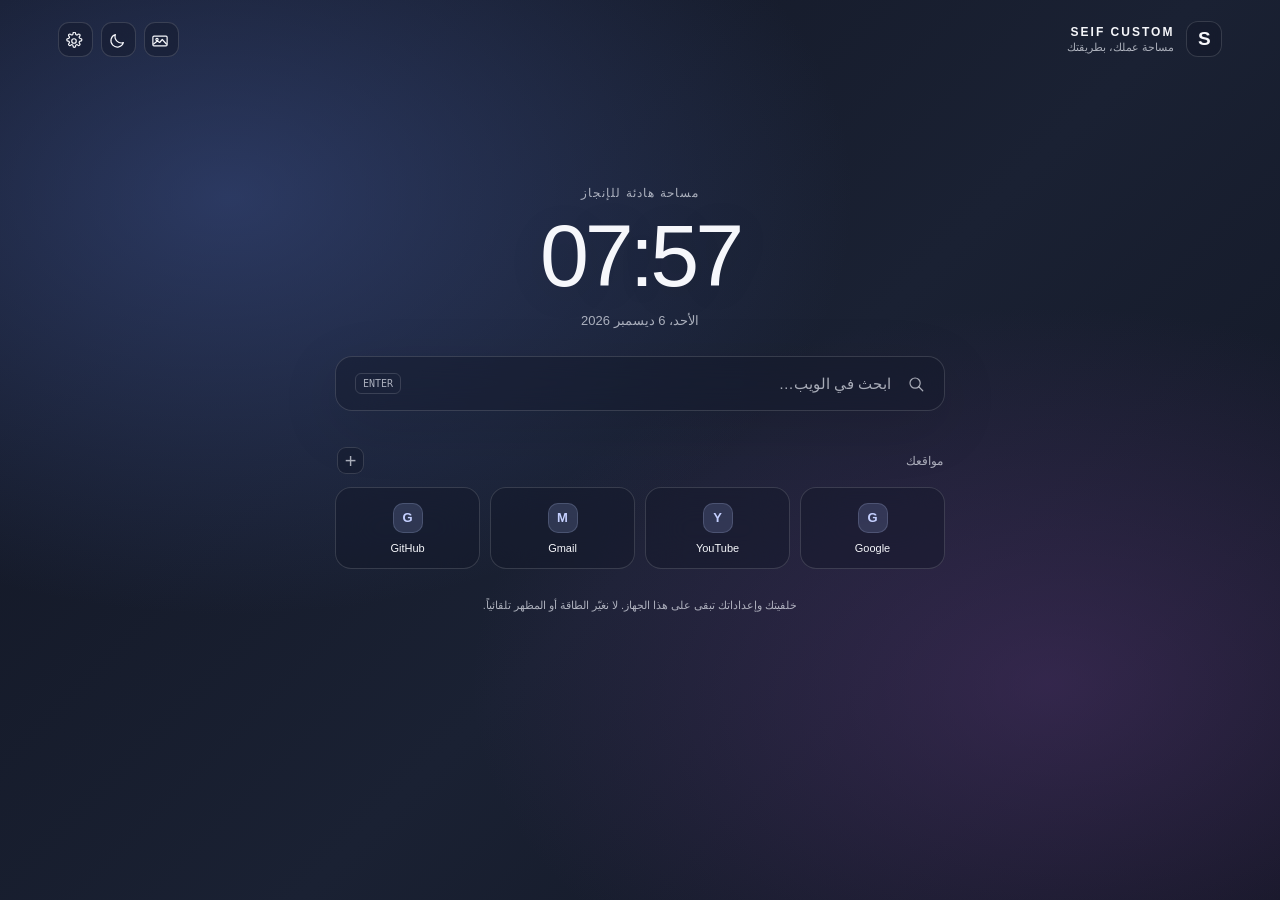
==== extension/newtab.html @ 13627bf0 "Build first SEIF CUSTOM browser workspace and document full roadmap" ====
<!doctype html>
<html lang="ar" dir="rtl">
<head>
<meta charset="utf-8"><meta name="viewport" content="width=device-width,initial-scale=1">
<meta name="theme-color" content="#111522"><title>SEIF CUSTOM</title>
<link rel="stylesheet" href="styles.css">
</head>
<body>
<video id="bgVideo" class="wallpaper-video" muted loop playsinline aria-hidden="true"></video>
<div class="ambient" aria-hidden="true"></div><div class="shade" aria-hidden="true"></div>
<header class="topbar">
<a class="brand" href="#" aria-label="SEIF CUSTOM"><span class="brand-mark">S</span><span class="brand-copy"><strong>SEIF CUSTOM</strong><small>مساحة عملك، بطريقتك</small></span></a>
<div class="top-actions">
<button class="icon-button" id="wallpaperButton" type="button" title="إضافة خلفية" aria-label="إضافة خلفية من الكمبيوتر"><svg viewBox="0 0 24 24"><path d="M4 5.5h16A1.5 1.5 0 0 1 21.5 7v10a1.5 1.5 0 0 1-1.5 1.5H4A1.5 1.5 0 0 1 2.5 17V7A1.5 1.5 0 0 1 4 5.5Z"/><circle cx="8" cy="10" r="1.5"/><path d="m3.5 16 5-4 3 2 3.5-4 5.5 6"/></svg></button>
<button class="icon-button" id="themeButton" type="button" title="تبديل المظهر يدوياً" aria-label="تبديل المظهر"><svg viewBox="0 0 24 24"><path d="M20.5 14.2A8.5 8.5 0 0 1 9.8 3.5 8.5 8.5 0 1 0 20.5 14.2Z"/></svg></button>
<button class="icon-button" id="settingsButton" type="button" title="إعدادات مختصرة" aria-label="الإعدادات" aria-expanded="false"><svg viewBox="0 0 24 24"><circle cx="12" cy="12" r="3"/><path d="m19.4 15 .1.1a1.7 1.7 0 0 1-2.4 2.4l-.1-.1a1.7 1.7 0 0 0-2.9 1.2v.2a1.7 1.7 0 0 1-3.4 0v-.2a1.7 1.7 0 0 0-2.9-1.2l-.1.1a1.7 1.7 0 1 1-2.4-2.4l.1-.1a1.7 1.7 0 0 0-1.2-2.9H4a1.7 1.7 0 0 1 0-3.4h.2a1.7 1.7 0 0 0 1.2-2.9l-.1-.1a1.7 1.7 0 1 1 2.4-2.4l.1.1a1.7 1.7 0 0 0 2.9-1.2V2a1.7 1.7 0 0 1 3.4 0v.2a1.7 1.7 0 0 0 2.9 1.2l.1-.1a1.7 1.7 0 1 1 2.4 2.4l-.1.1a1.7 1.7 0 0 0 1.2 2.9h.2a1.7 1.7 0 0 1 0 3.4h-.2a1.7 1.7 0 0 0-1.2 2.9Z"/></svg></button>
</div></header>
<main class="workspace">
<section class="welcome"><p class="eyebrow">مساحة هادئة للإنجاز</p><div id="clock" class="clock">--:--</div><div id="date" class="date"></div></section>
<form class="search-box" action="https://www.google.com/search" method="get" role="search"><svg viewBox="0 0 24 24"><circle cx="10.8" cy="10.8" r="6.8"/><path d="m16 16 5 5"/></svg><input type="search" name="q" placeholder="ابحث في الويب…" autocomplete="off" aria-label="ابحث في الويب"><kbd>ENTER</kbd></form>
<section class="shortcuts-section"><div class="section-heading"><span>مواقعك</span><button class="add-shortcut" id="addLinkButton" type="button" aria-label="إضافة موقع" title="إضافة موقع">+</button></div><div class="shortcuts" id="shortcuts"></div></section>
<p class="hint">خلفيتك وإعداداتك تبقى على هذا الجهاز. لا نغيّر الطاقة أو المظهر تلقائياً.</p>
</main>
<aside class="settings-panel" id="settingsPanel" hidden aria-label="إعدادات مساحة العمل">
<div class="panel-heading"><strong>تخصيص سريع</strong><button id="closeSettings" class="close-button" type="button" aria-label="إغلاق">×</button></div>
<label class="range-row" for="glassRange"><span>شفافية اللوحات</span><output id="glassValue">42%</output></label><input id="glassRange" type="range" min="18" max="78" step="1" value="42">
<label class="check-row"><input id="motionToggle" type="checkbox" checked><span>السماح بالحركة والخلفيات المتحركة</span></label>
<div class="panel-actions"><button id="exportButton" type="button">تصدير الإعدادات</button><button id="importButton" type="button">استيراد الإعدادات</button><button id="removeWallpaperButton" class="quiet-danger" type="button">إزالة الخلفية</button></div>
<p class="panel-note">كل تغيير اختياري ويدوي. لا يتم تفعيل توفير الطاقة أو تبديل النهاري والليلي دون اختيارك.</p>
</aside>
<dialog id="linkDialog" class="dialog"><form id="linkForm">
<div class="dialog-heading"><strong>إضافة موقع</strong><button class="close-button" id="closeLinkDialog" type="button" aria-label="إغلاق">×</button></div>
<label for="linkName">اسم الموقع</label><input id="linkName" maxlength="28" required placeholder="مثلاً: موقع العمل">
<label for="linkUrl">الرابط</label><input id="linkUrl" type="text" required placeholder="https://example.com" dir="ltr">
<div class="dialog-actions"><button type="submit" class="primary-button">حفظ الموقع</button></div>
</form></dialog>
<input id="wallpaperInput" type="file" accept="image/*,video/mp4,video/webm,video/ogg" hidden>
<input id="importInput" type="file" accept="application/json,.json" hidden>
<div id="toast" class="toast" role="status" aria-live="polite"></div>
<script src="app.js" defer></script>
</body></html>
---- extension/styles.css ----
:root{font-family:Inter,"Segoe UI",Tahoma,Arial,sans-serif;color:#f6f7fb;background:#111522;font-synthesis:none;text-rendering:optimizeLegibility;--glass-alpha:.42;--glass:rgba(17,23,38,var(--glass-alpha));--line:rgba(255,255,255,.14);--muted:rgba(245,247,255,.66);--text:#f6f7fb;--accent:#c5d0ff}
*{box-sizing:border-box}html,body{width:100%;min-height:100%;margin:0}body{min-height:100vh;overflow-x:hidden;background:radial-gradient(ellipse at 18% 22%,rgba(65,87,151,.52),transparent 42%),radial-gradient(ellipse at 82% 76%,rgba(92,55,121,.43),transparent 39%),linear-gradient(135deg,#111522,#1a2133 55%,#111522);color:var(--text);position:relative}button,input{font:inherit}button{color:inherit}
.wallpaper-video{position:fixed;inset:0;width:100%;height:100%;object-fit:cover;z-index:-3;display:none;background:#10131d}body.has-video .wallpaper-video{display:block}.ambient,.shade{position:fixed;inset:0;pointer-events:none}.ambient{z-index:-2;background:radial-gradient(ellipse at 25% 25%,rgba(75,105,190,.28),transparent 42%),radial-gradient(ellipse at 78% 75%,rgba(125,78,148,.23),transparent 45%);animation:drift 18s ease-in-out infinite alternate}.shade{z-index:-1;background:linear-gradient(115deg,rgba(7,10,18,.48),rgba(7,10,18,.16) 48%,rgba(7,10,18,.48))}@keyframes drift{from{transform:scale(1) translate3d(-1%,0,0)}to{transform:scale(1.08) translate3d(1%,1%,0)}}body.motion-off .ambient{animation:none}
body.light{--text:#202538;--muted:rgba(32,37,56,.7);--line:rgba(28,34,53,.16);--glass:rgba(255,255,255,var(--glass-alpha));--accent:#465a9b;background:linear-gradient(135deg,#e7ebf5,#d7deeb 55%,#e9eaf0)}body.light .shade{background:linear-gradient(115deg,rgba(245,247,255,.24),rgba(245,247,255,.06),rgba(245,247,255,.24))}
.topbar{height:78px;display:flex;align-items:center;justify-content:space-between;padding:0 clamp(18px,4.5vw,72px);gap:20px}.brand{display:flex;align-items:center;gap:12px;color:inherit;text-decoration:none}.brand-mark{display:grid;place-items:center;width:36px;height:36px;border-radius:12px;border:1px solid var(--line);background:var(--glass);backdrop-filter:blur(18px);font-size:19px;font-weight:750}.brand-copy{display:grid;gap:2px}.brand-copy strong{font-size:12px;letter-spacing:2px}.brand-copy small{font-size:11px;color:var(--muted)}.top-actions{display:flex;gap:8px}.icon-button,.close-button,.add-shortcut{border:1px solid var(--line);background:var(--glass);backdrop-filter:blur(18px);display:grid;place-items:center;cursor:pointer;transition:transform .18s ease,background .18s ease}.icon-button{width:35px;height:35px;border-radius:11px;padding:9px}.icon-button:hover,.add-shortcut:hover{transform:translateY(-2px);background:rgba(255,255,255,.16)}.icon-button svg,.search-box svg{width:18px;height:18px;fill:none;stroke:currentColor;stroke-width:1.6;stroke-linecap:round;stroke-linejoin:round}
.workspace{width:min(700px,calc(100% - 36px));margin:clamp(58px,12vh,126px) auto 70px;display:flex;flex-direction:column;align-items:center}.welcome{text-align:center;margin-bottom:28px}.eyebrow{font-size:12px;letter-spacing:1.1px;color:var(--muted);margin:0 0 8px}.clock{font-variant-numeric:tabular-nums;font-size:clamp(56px,9vw,88px);font-weight:300;letter-spacing:-4px;line-height:1.08;text-shadow:0 6px 36px rgba(0,0,0,.14)}.date{margin-top:10px;color:var(--muted);font-size:13px}
.search-box{width:min(610px,100%);height:55px;display:flex;align-items:center;gap:14px;padding:0 19px;border-radius:17px;border:1px solid var(--line);background:var(--glass);backdrop-filter:blur(24px);box-shadow:0 16px 60px rgba(0,0,0,.12);transition:border-color .2s,transform .2s}.search-box:focus-within{border-color:rgba(194,207,255,.65);transform:translateY(-1px)}.search-box svg{color:var(--muted);flex:0 0 auto}.search-box input{width:100%;border:0;outline:0;background:transparent;color:var(--text);font-size:15px}.search-box input::placeholder{color:var(--muted)}.search-box kbd{font-size:10px;color:var(--muted);border:1px solid var(--line);padding:4px 7px;border-radius:6px;white-space:nowrap}
.shortcuts-section{width:min(610px,100%);margin-top:36px}.section-heading{display:flex;align-items:center;justify-content:space-between;font-size:12px;color:var(--muted);margin:0 2px 13px}.add-shortcut{width:27px;height:27px;border-radius:9px;font-size:20px;line-height:1}.shortcuts{display:grid;grid-template-columns:repeat(4,minmax(0,1fr));gap:10px}.shortcut-card{position:relative;min-width:0}.shortcut{min-height:82px;display:flex;flex-direction:column;align-items:center;justify-content:center;gap:9px;padding:11px 8px;border:1px solid var(--line);border-radius:16px;background:var(--glass);backdrop-filter:blur(20px);color:var(--text);text-decoration:none;transition:transform .2s,border-color .2s,background .2s}.shortcut:hover{transform:translateY(-3px);background:rgba(255,255,255,.16)}.shortcut-mark{display:grid;place-items:center;width:30px;height:30px;border-radius:10px;background:rgba(174,190,255,.17);border:1px solid rgba(194,207,255,.18);font-weight:650;font-size:13px;color:var(--accent)}.shortcut-name{font-size:11px;max-width:100%;overflow:hidden;text-overflow:ellipsis;white-space:nowrap}.shortcut-remove{position:absolute;top:5px;left:6px;width:19px;height:19px;border:0;border-radius:7px;background:rgba(12,16,26,.55);color:#fff;opacity:0;cursor:pointer;font-size:14px}.shortcut-card:hover .shortcut-remove,.shortcut-remove:focus-visible{opacity:1}
.hint{margin:27px 0 0;font-size:11px;color:var(--muted);text-align:center;line-height:1.7}.settings-panel{position:fixed;z-index:5;top:68px;left:clamp(16px,4.5vw,72px);width:min(286px,calc(100vw - 32px));padding:16px;border:1px solid var(--line);border-radius:17px;background:var(--glass);backdrop-filter:blur(28px);box-shadow:0 20px 70px rgba(0,0,0,.22)}.panel-heading,.dialog-heading{display:flex;align-items:center;justify-content:space-between;margin-bottom:16px;font-size:13px}.close-button{width:26px;height:26px;border-radius:8px;font-size:19px;line-height:1}.range-row{display:flex;justify-content:space-between;align-items:center;font-size:11px;color:var(--muted)}input[type=range]{width:100%;margin:11px 0 14px;accent-color:var(--accent)}.check-row{display:flex;align-items:center;gap:9px;font-size:11px;color:var(--muted);padding:4px 0 13px}.check-row input{accent-color:#899bdc}.panel-actions{display:grid;grid-template-columns:1fr 1fr;gap:7px}.panel-actions button,.dialog-actions button{border:1px solid var(--line);background:rgba(255,255,255,.07);border-radius:9px;padding:9px 8px;font-size:10px;cursor:pointer}.panel-actions button:hover,.dialog-actions button:hover{background:rgba(255,255,255,.15)}.panel-actions .quiet-danger{grid-column:1/-1;color:#f2a7ad}.panel-note{font-size:10px;color:var(--muted);line-height:1.7;margin:12px 0 0}
.dialog{width:min(360px,calc(100vw - 30px));border:1px solid rgba(255,255,255,.17);border-radius:17px;padding:18px;background:rgba(24,30,46,.96);color:#f6f7fb;box-shadow:0 24px 90px rgba(0,0,0,.42)}.dialog::backdrop{background:rgba(3,5,12,.48);backdrop-filter:blur(5px)}.dialog form{display:grid;gap:10px}.dialog-heading{margin-bottom:5px}.dialog label{font-size:11px;color:rgba(255,255,255,.72)}.dialog input{width:100%;height:38px;border:1px solid rgba(255,255,255,.17);border-radius:9px;padding:0 11px;background:rgba(255,255,255,.07);color:#fff;outline:0}.dialog input:focus{border-color:#aab9ff}.dialog-actions{display:flex;justify-content:flex-end;margin-top:5px}.dialog-actions .primary-button{background:rgba(155,173,255,.24);border-color:rgba(176,190,255,.35);padding-inline:16px}
.toast{position:fixed;bottom:24px;left:50%;z-index:8;transform:translate(-50%,12px);opacity:0;pointer-events:none;max-width:calc(100vw - 30px);padding:10px 15px;border:1px solid var(--line);border-radius:11px;background:rgba(18,23,36,.9);backdrop-filter:blur(20px);color:#fff;font-size:11px;text-align:center;transition:opacity .2s,transform .2s}.toast.show{opacity:1;transform:translate(-50%,0)}[hidden]{display:none!important}
@media(max-width:560px){.topbar{height:68px;padding-inline:15px}.brand-copy small{display:none}.workspace{margin-top:13vh}.shortcuts{grid-template-columns:repeat(3,minmax(0,1fr));gap:8px}.shortcut{min-height:76px}.clock{letter-spacing:-2px}.search-box{height:51px;padding-inline:14px}.search-box kbd{display:none}.hint{max-width:290px}}
@media(prefers-reduced-motion:reduce){*,*::before,*::after{scroll-behavior:auto!important;transition:none!important}.ambient{animation:none}}
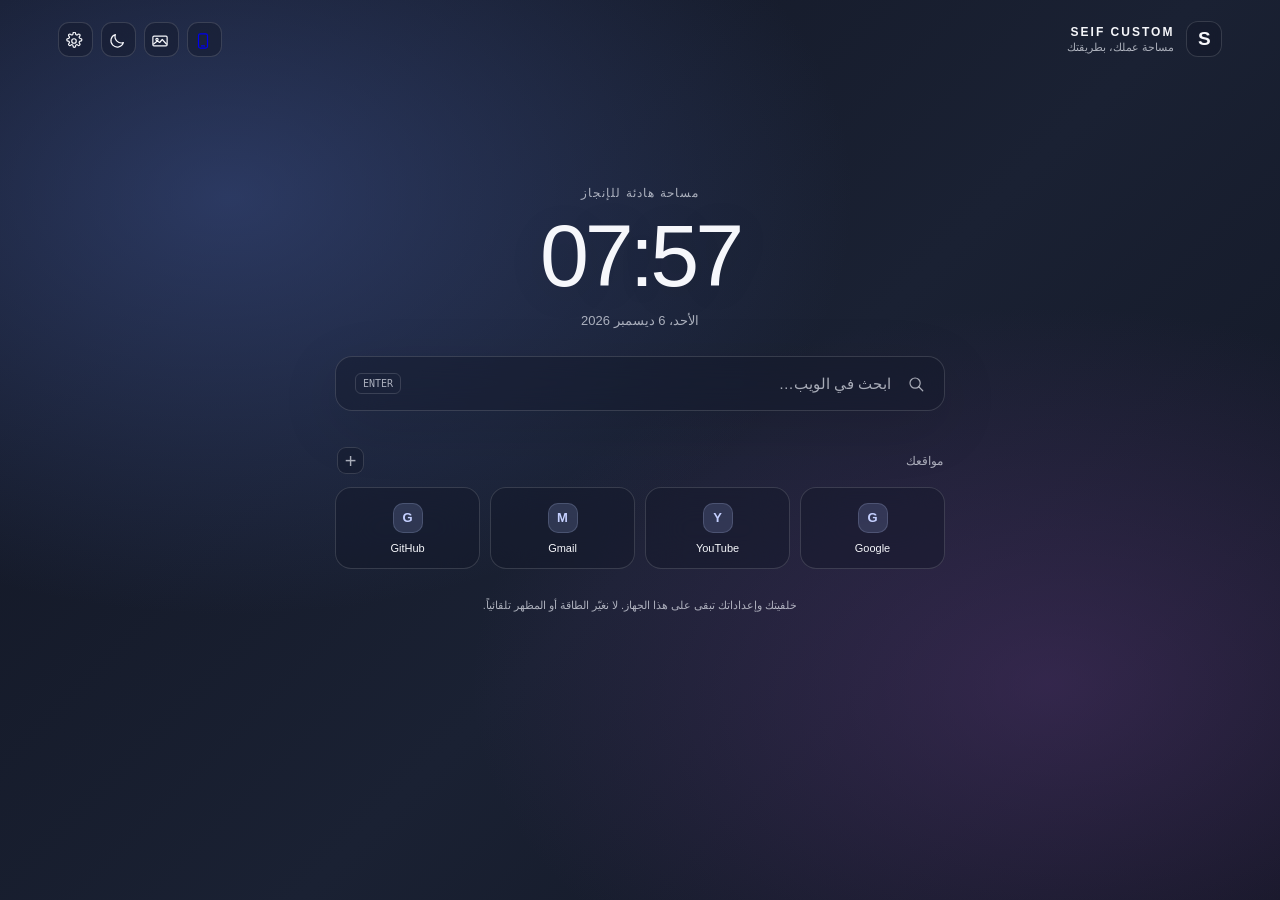
==== commit e34ada89: "Add interactive desktop phone simulator with app link launcher" ====
--- a/extension/newtab.html
+++ b/extension/newtab.html
@@ -6,11 +6,12 @@
 <link rel="stylesheet" href="styles.css">
 </head>
 <body>
-<video id="bgVideo" class="wallpaper-video" muted loop playsinline aria-hidden="true"></video>
+<img id="bgImage" class="wallpaper-image" alt="" aria-hidden="true"><video id="bgVideo" class="wallpaper-video" muted loop playsinline aria-hidden="true"></video>
 <div class="ambient" aria-hidden="true"></div><div class="shade" aria-hidden="true"></div>
 <header class="topbar">
 <a class="brand" href="#" aria-label="SEIF CUSTOM"><span class="brand-mark">S</span><span class="brand-copy"><strong>SEIF CUSTOM</strong><small>مساحة عملك، بطريقتك</small></span></a>
 <div class="top-actions">
+<a class="icon-button simulator-link" href="simulator.html" title="محاكي الهاتف" aria-label="فتح محاكي الهاتف"><svg viewBox="0 0 24 24"><rect x="6" y="2.5" width="12" height="19" rx="2.5"/><path d="M10 18.5h4"/></svg></a>
 <button class="icon-button" id="wallpaperButton" type="button" title="إضافة خلفية" aria-label="إضافة خلفية من الكمبيوتر"><svg viewBox="0 0 24 24"><path d="M4 5.5h16A1.5 1.5 0 0 1 21.5 7v10a1.5 1.5 0 0 1-1.5 1.5H4A1.5 1.5 0 0 1 2.5 17V7A1.5 1.5 0 0 1 4 5.5Z"/><circle cx="8" cy="10" r="1.5"/><path d="m3.5 16 5-4 3 2 3.5-4 5.5 6"/></svg></button>
 <button class="icon-button" id="themeButton" type="button" title="تبديل المظهر يدوياً" aria-label="تبديل المظهر"><svg viewBox="0 0 24 24"><path d="M20.5 14.2A8.5 8.5 0 0 1 9.8 3.5 8.5 8.5 0 1 0 20.5 14.2Z"/></svg></button>
 <button class="icon-button" id="settingsButton" type="button" title="إعدادات مختصرة" aria-label="الإعدادات" aria-expanded="false"><svg viewBox="0 0 24 24"><circle cx="12" cy="12" r="3"/><path d="m19.4 15 .1.1a1.7 1.7 0 0 1-2.4 2.4l-.1-.1a1.7 1.7 0 0 0-2.9 1.2v.2a1.7 1.7 0 0 1-3.4 0v-.2a1.7 1.7 0 0 0-2.9-1.2l-.1.1a1.7 1.7 0 1 1-2.4-2.4l.1-.1a1.7 1.7 0 0 0-1.2-2.9H4a1.7 1.7 0 0 1 0-3.4h.2a1.7 1.7 0 0 0 1.2-2.9l-.1-.1a1.7 1.7 0 1 1 2.4-2.4l.1.1a1.7 1.7 0 0 0 2.9-1.2V2a1.7 1.7 0 0 1 3.4 0v.2a1.7 1.7 0 0 0 2.9 1.2l.1-.1a1.7 1.7 0 1 1 2.4 2.4l-.1.1a1.7 1.7 0 0 0 1.2 2.9h.2a1.7 1.7 0 0 1 0 3.4h-.2a1.7 1.7 0 0 0-1.2 2.9Z"/></svg></button>
@@ -23,8 +24,8 @@
 </main>
 <aside class="settings-panel" id="settingsPanel" hidden aria-label="إعدادات مساحة العمل">
 <div class="panel-heading"><strong>تخصيص سريع</strong><button id="closeSettings" class="close-button" type="button" aria-label="إغلاق">×</button></div>
-<label class="range-row" for="glassRange"><span>شفافية اللوحات</span><output id="glassValue">42%</output></label><input id="glassRange" type="range" min="18" max="78" step="1" value="42">
-<label class="check-row"><input id="motionToggle" type="checkbox" checked><span>السماح بالحركة والخلفيات المتحركة</span></label>
+<label class="range-row" for="glassRange"><span>شفافية اللوحات</span><output id="glassValue">42%</output></label><input id="glassRange" type="range" min="18" max="78" step="1" value="42"><label class="range-row" for="wallpaperOpacity"><span>وضوح الخلفية</span><output id="wallpaperOpacityValue">100%</output></label><input id="wallpaperOpacity" type="range" min="15" max="100" step="1" value="100"><label class="range-row" for="accentColor"><span>لون اللمسات</span><input id="accentColor" type="color" value="#c5d0ff" aria-label="لون اللمسات"></label><label class="range-row" for="shapeSelect"><span>شكل الاختصارات</span><select id="shapeSelect"><option value="soft">مربع ناعم</option><option value="round">دائري الحواف</option><option value="pill">كبسولة</option><option value="sharp">حواف حادة</option></select></label>
+<label class="check-row"><input id="motionToggle" type="checkbox" checked><span>السماح بالحركة والخلفيات المتحركة</span></label><label class="check-row"><input id="autoTextToggle" type="checkbox" checked><span>لون أسماء المواقع تلقائي حسب الخلفية</span></label>
 <div class="panel-actions"><button id="exportButton" type="button">تصدير الإعدادات</button><button id="importButton" type="button">استيراد الإعدادات</button><button id="removeWallpaperButton" class="quiet-danger" type="button">إزالة الخلفية</button></div>
 <p class="panel-note">كل تغيير اختياري ويدوي. لا يتم تفعيل توفير الطاقة أو تبديل النهاري والليلي دون اختيارك.</p>
 </aside>
--- a/extension/styles.css
+++ b/extension/styles.css
@@ -1,13 +1,14 @@
-:root{font-family:Inter,"Segoe UI",Tahoma,Arial,sans-serif;color:#f6f7fb;background:#111522;font-synthesis:none;text-rendering:optimizeLegibility;--glass-alpha:.42;--glass:rgba(17,23,38,var(--glass-alpha));--line:rgba(255,255,255,.14);--muted:rgba(245,247,255,.66);--text:#f6f7fb;--accent:#c5d0ff}
+:root{font-family:Inter,"Segoe UI",Tahoma,Arial,sans-serif;color:#f6f7fb;background:#111522;font-synthesis:none;text-rendering:optimizeLegibility;--glass-alpha:.42;--glass:rgba(17,23,38,var(--glass-alpha));--line:rgba(255,255,255,.14);--muted:rgba(245,247,255,.66);--text:#f6f7fb;--accent:#c5d0ff;--accent-custom:#c5d0ff;--shortcut-radius:16px}
 *{box-sizing:border-box}html,body{width:100%;min-height:100%;margin:0}body{min-height:100vh;overflow-x:hidden;background:radial-gradient(ellipse at 18% 22%,rgba(65,87,151,.52),transparent 42%),radial-gradient(ellipse at 82% 76%,rgba(92,55,121,.43),transparent 39%),linear-gradient(135deg,#111522,#1a2133 55%,#111522);color:var(--text);position:relative}button,input{font:inherit}button{color:inherit}
-.wallpaper-video{position:fixed;inset:0;width:100%;height:100%;object-fit:cover;z-index:-3;display:none;background:#10131d}body.has-video .wallpaper-video{display:block}.ambient,.shade{position:fixed;inset:0;pointer-events:none}.ambient{z-index:-2;background:radial-gradient(ellipse at 25% 25%,rgba(75,105,190,.28),transparent 42%),radial-gradient(ellipse at 78% 75%,rgba(125,78,148,.23),transparent 45%);animation:drift 18s ease-in-out infinite alternate}.shade{z-index:-1;background:linear-gradient(115deg,rgba(7,10,18,.48),rgba(7,10,18,.16) 48%,rgba(7,10,18,.48))}@keyframes drift{from{transform:scale(1) translate3d(-1%,0,0)}to{transform:scale(1.08) translate3d(1%,1%,0)}}body.motion-off .ambient{animation:none}
+.wallpaper-video,.wallpaper-image{position:fixed;inset:0;width:100%;height:100%;object-fit:cover;z-index:-3;display:none;opacity:var(--wallpaper-opacity,1);pointer-events:none}.wallpaper-video{background:#10131d}body.has-video .wallpaper-video,body.has-image .wallpaper-image{display:block}.ambient,.shade{position:fixed;inset:0;pointer-events:none}.ambient{z-index:-2;background:radial-gradient(ellipse at 25% 25%,rgba(75,105,190,.28),transparent 42%),radial-gradient(ellipse at 78% 75%,rgba(125,78,148,.23),transparent 45%);animation:drift 18s ease-in-out infinite alternate}.shade{z-index:-1;background:linear-gradient(115deg,rgba(7,10,18,.48),rgba(7,10,18,.16) 48%,rgba(7,10,18,.48))}@keyframes drift{from{transform:scale(1) translate3d(-1%,0,0)}to{transform:scale(1.08) translate3d(1%,1%,0)}}body.motion-off .ambient{animation:none}
 body.light{--text:#202538;--muted:rgba(32,37,56,.7);--line:rgba(28,34,53,.16);--glass:rgba(255,255,255,var(--glass-alpha));--accent:#465a9b;background:linear-gradient(135deg,#e7ebf5,#d7deeb 55%,#e9eaf0)}body.light .shade{background:linear-gradient(115deg,rgba(245,247,255,.24),rgba(245,247,255,.06),rgba(245,247,255,.24))}
 .topbar{height:78px;display:flex;align-items:center;justify-content:space-between;padding:0 clamp(18px,4.5vw,72px);gap:20px}.brand{display:flex;align-items:center;gap:12px;color:inherit;text-decoration:none}.brand-mark{display:grid;place-items:center;width:36px;height:36px;border-radius:12px;border:1px solid var(--line);background:var(--glass);backdrop-filter:blur(18px);font-size:19px;font-weight:750}.brand-copy{display:grid;gap:2px}.brand-copy strong{font-size:12px;letter-spacing:2px}.brand-copy small{font-size:11px;color:var(--muted)}.top-actions{display:flex;gap:8px}.icon-button,.close-button,.add-shortcut{border:1px solid var(--line);background:var(--glass);backdrop-filter:blur(18px);display:grid;place-items:center;cursor:pointer;transition:transform .18s ease,background .18s ease}.icon-button{width:35px;height:35px;border-radius:11px;padding:9px}.icon-button:hover,.add-shortcut:hover{transform:translateY(-2px);background:rgba(255,255,255,.16)}.icon-button svg,.search-box svg{width:18px;height:18px;fill:none;stroke:currentColor;stroke-width:1.6;stroke-linecap:round;stroke-linejoin:round}
 .workspace{width:min(700px,calc(100% - 36px));margin:clamp(58px,12vh,126px) auto 70px;display:flex;flex-direction:column;align-items:center}.welcome{text-align:center;margin-bottom:28px}.eyebrow{font-size:12px;letter-spacing:1.1px;color:var(--muted);margin:0 0 8px}.clock{font-variant-numeric:tabular-nums;font-size:clamp(56px,9vw,88px);font-weight:300;letter-spacing:-4px;line-height:1.08;text-shadow:0 6px 36px rgba(0,0,0,.14)}.date{margin-top:10px;color:var(--muted);font-size:13px}
 .search-box{width:min(610px,100%);height:55px;display:flex;align-items:center;gap:14px;padding:0 19px;border-radius:17px;border:1px solid var(--line);background:var(--glass);backdrop-filter:blur(24px);box-shadow:0 16px 60px rgba(0,0,0,.12);transition:border-color .2s,transform .2s}.search-box:focus-within{border-color:rgba(194,207,255,.65);transform:translateY(-1px)}.search-box svg{color:var(--muted);flex:0 0 auto}.search-box input{width:100%;border:0;outline:0;background:transparent;color:var(--text);font-size:15px}.search-box input::placeholder{color:var(--muted)}.search-box kbd{font-size:10px;color:var(--muted);border:1px solid var(--line);padding:4px 7px;border-radius:6px;white-space:nowrap}
-.shortcuts-section{width:min(610px,100%);margin-top:36px}.section-heading{display:flex;align-items:center;justify-content:space-between;font-size:12px;color:var(--muted);margin:0 2px 13px}.add-shortcut{width:27px;height:27px;border-radius:9px;font-size:20px;line-height:1}.shortcuts{display:grid;grid-template-columns:repeat(4,minmax(0,1fr));gap:10px}.shortcut-card{position:relative;min-width:0}.shortcut{min-height:82px;display:flex;flex-direction:column;align-items:center;justify-content:center;gap:9px;padding:11px 8px;border:1px solid var(--line);border-radius:16px;background:var(--glass);backdrop-filter:blur(20px);color:var(--text);text-decoration:none;transition:transform .2s,border-color .2s,background .2s}.shortcut:hover{transform:translateY(-3px);background:rgba(255,255,255,.16)}.shortcut-mark{display:grid;place-items:center;width:30px;height:30px;border-radius:10px;background:rgba(174,190,255,.17);border:1px solid rgba(194,207,255,.18);font-weight:650;font-size:13px;color:var(--accent)}.shortcut-name{font-size:11px;max-width:100%;overflow:hidden;text-overflow:ellipsis;white-space:nowrap}.shortcut-remove{position:absolute;top:5px;left:6px;width:19px;height:19px;border:0;border-radius:7px;background:rgba(12,16,26,.55);color:#fff;opacity:0;cursor:pointer;font-size:14px}.shortcut-card:hover .shortcut-remove,.shortcut-remove:focus-visible{opacity:1}
-.hint{margin:27px 0 0;font-size:11px;color:var(--muted);text-align:center;line-height:1.7}.settings-panel{position:fixed;z-index:5;top:68px;left:clamp(16px,4.5vw,72px);width:min(286px,calc(100vw - 32px));padding:16px;border:1px solid var(--line);border-radius:17px;background:var(--glass);backdrop-filter:blur(28px);box-shadow:0 20px 70px rgba(0,0,0,.22)}.panel-heading,.dialog-heading{display:flex;align-items:center;justify-content:space-between;margin-bottom:16px;font-size:13px}.close-button{width:26px;height:26px;border-radius:8px;font-size:19px;line-height:1}.range-row{display:flex;justify-content:space-between;align-items:center;font-size:11px;color:var(--muted)}input[type=range]{width:100%;margin:11px 0 14px;accent-color:var(--accent)}.check-row{display:flex;align-items:center;gap:9px;font-size:11px;color:var(--muted);padding:4px 0 13px}.check-row input{accent-color:#899bdc}.panel-actions{display:grid;grid-template-columns:1fr 1fr;gap:7px}.panel-actions button,.dialog-actions button{border:1px solid var(--line);background:rgba(255,255,255,.07);border-radius:9px;padding:9px 8px;font-size:10px;cursor:pointer}.panel-actions button:hover,.dialog-actions button:hover{background:rgba(255,255,255,.15)}.panel-actions .quiet-danger{grid-column:1/-1;color:#f2a7ad}.panel-note{font-size:10px;color:var(--muted);line-height:1.7;margin:12px 0 0}
+.shortcuts-section{width:min(610px,100%);margin-top:36px}.section-heading{display:flex;align-items:center;justify-content:space-between;font-size:12px;color:var(--muted);margin:0 2px 13px}.add-shortcut{width:27px;height:27px;border-radius:9px;font-size:20px;line-height:1}.shortcuts{display:grid;grid-template-columns:repeat(4,minmax(0,1fr));gap:10px}.shortcut-card{position:relative;min-width:0}.shortcut{min-height:82px;display:flex;flex-direction:column;align-items:center;justify-content:center;gap:9px;padding:11px 8px;border:1px solid var(--line);border-radius:var(--shortcut-radius);background:var(--glass);backdrop-filter:blur(20px);color:var(--text);text-decoration:none;transition:transform .2s,border-color .2s,background .2s}.shortcut:hover{transform:translateY(-3px);background:rgba(255,255,255,.16)}.shortcut-mark{display:grid;place-items:center;width:30px;height:30px;border-radius:10px;background:rgba(174,190,255,.17);border:1px solid rgba(194,207,255,.18);font-weight:650;font-size:13px;color:var(--accent-custom)}.shortcut-name{font-size:11px;max-width:100%;overflow:hidden;text-overflow:ellipsis;white-space:nowrap}.shortcut-remove{position:absolute;top:5px;left:6px;width:19px;height:19px;border:0;border-radius:7px;background:rgba(12,16,26,.55);color:#fff;opacity:0;cursor:pointer;font-size:14px}.shortcut-card:hover .shortcut-remove,.shortcut-remove:focus-visible{opacity:1}
+.hint{margin:27px 0 0;font-size:11px;color:var(--muted);text-align:center;line-height:1.7}.settings-panel{position:fixed;z-index:5;top:68px;left:clamp(16px,4.5vw,72px);width:min(286px,calc(100vw - 32px));padding:16px;border:1px solid var(--line);border-radius:17px;background:var(--glass);backdrop-filter:blur(28px);box-shadow:0 20px 70px rgba(0,0,0,.22)}.panel-heading,.dialog-heading{display:flex;align-items:center;justify-content:space-between;margin-bottom:16px;font-size:13px}.close-button{width:26px;height:26px;border-radius:8px;font-size:19px;line-height:1}.range-row{display:flex;justify-content:space-between;align-items:center;font-size:11px;color:var(--muted);gap:12px}.range-row input[type=color]{width:34px;height:25px;border:0;background:transparent;padding:0;cursor:pointer}.range-row select{max-width:125px;background:rgba(255,255,255,.08);color:var(--text);border:1px solid var(--line);border-radius:8px;padding:5px;font-size:10px}input[type=range]{width:100%;margin:11px 0 14px;accent-color:var(--accent)}.check-row{display:flex;align-items:center;gap:9px;font-size:11px;color:var(--muted);padding:4px 0 13px}.check-row input{accent-color:#899bdc}.panel-actions{display:grid;grid-template-columns:1fr 1fr;gap:7px}.panel-actions button,.dialog-actions button{border:1px solid var(--line);background:rgba(255,255,255,.07);border-radius:9px;padding:9px 8px;font-size:10px;cursor:pointer}.panel-actions button:hover,.dialog-actions button:hover{background:rgba(255,255,255,.15)}.panel-actions .quiet-danger{grid-column:1/-1;color:#f2a7ad}.panel-note{font-size:10px;color:var(--muted);line-height:1.7;margin:12px 0 0}
 .dialog{width:min(360px,calc(100vw - 30px));border:1px solid rgba(255,255,255,.17);border-radius:17px;padding:18px;background:rgba(24,30,46,.96);color:#f6f7fb;box-shadow:0 24px 90px rgba(0,0,0,.42)}.dialog::backdrop{background:rgba(3,5,12,.48);backdrop-filter:blur(5px)}.dialog form{display:grid;gap:10px}.dialog-heading{margin-bottom:5px}.dialog label{font-size:11px;color:rgba(255,255,255,.72)}.dialog input{width:100%;height:38px;border:1px solid rgba(255,255,255,.17);border-radius:9px;padding:0 11px;background:rgba(255,255,255,.07);color:#fff;outline:0}.dialog input:focus{border-color:#aab9ff}.dialog-actions{display:flex;justify-content:flex-end;margin-top:5px}.dialog-actions .primary-button{background:rgba(155,173,255,.24);border-color:rgba(176,190,255,.35);padding-inline:16px}
 .toast{position:fixed;bottom:24px;left:50%;z-index:8;transform:translate(-50%,12px);opacity:0;pointer-events:none;max-width:calc(100vw - 30px);padding:10px 15px;border:1px solid var(--line);border-radius:11px;background:rgba(18,23,36,.9);backdrop-filter:blur(20px);color:#fff;font-size:11px;text-align:center;transition:opacity .2s,transform .2s}.toast.show{opacity:1;transform:translate(-50%,0)}[hidden]{display:none!important}
 @media(max-width:560px){.topbar{height:68px;padding-inline:15px}.brand-copy small{display:none}.workspace{margin-top:13vh}.shortcuts{grid-template-columns:repeat(3,minmax(0,1fr));gap:8px}.shortcut{min-height:76px}.clock{letter-spacing:-2px}.search-box{height:51px;padding-inline:14px}.search-box kbd{display:none}.hint{max-width:290px}}
-@media(prefers-reduced-motion:reduce){*,*::before,*::after{scroll-behavior:auto!important;transition:none!important}.ambient{animation:none}}+@media(prefers-reduced-motion:reduce){*,*::before,*::after{scroll-behavior:auto!important;transition:none!important}.ambient{animation:none}}\nbody.shape-round .shortcut{--shortcut-radius:24px}body.shape-pill .shortcut{--shortcut-radius:999px}body.shape-sharp .shortcut{--shortcut-radius:5px}\n
+.simulator-link{color:inherit;text-decoration:none}
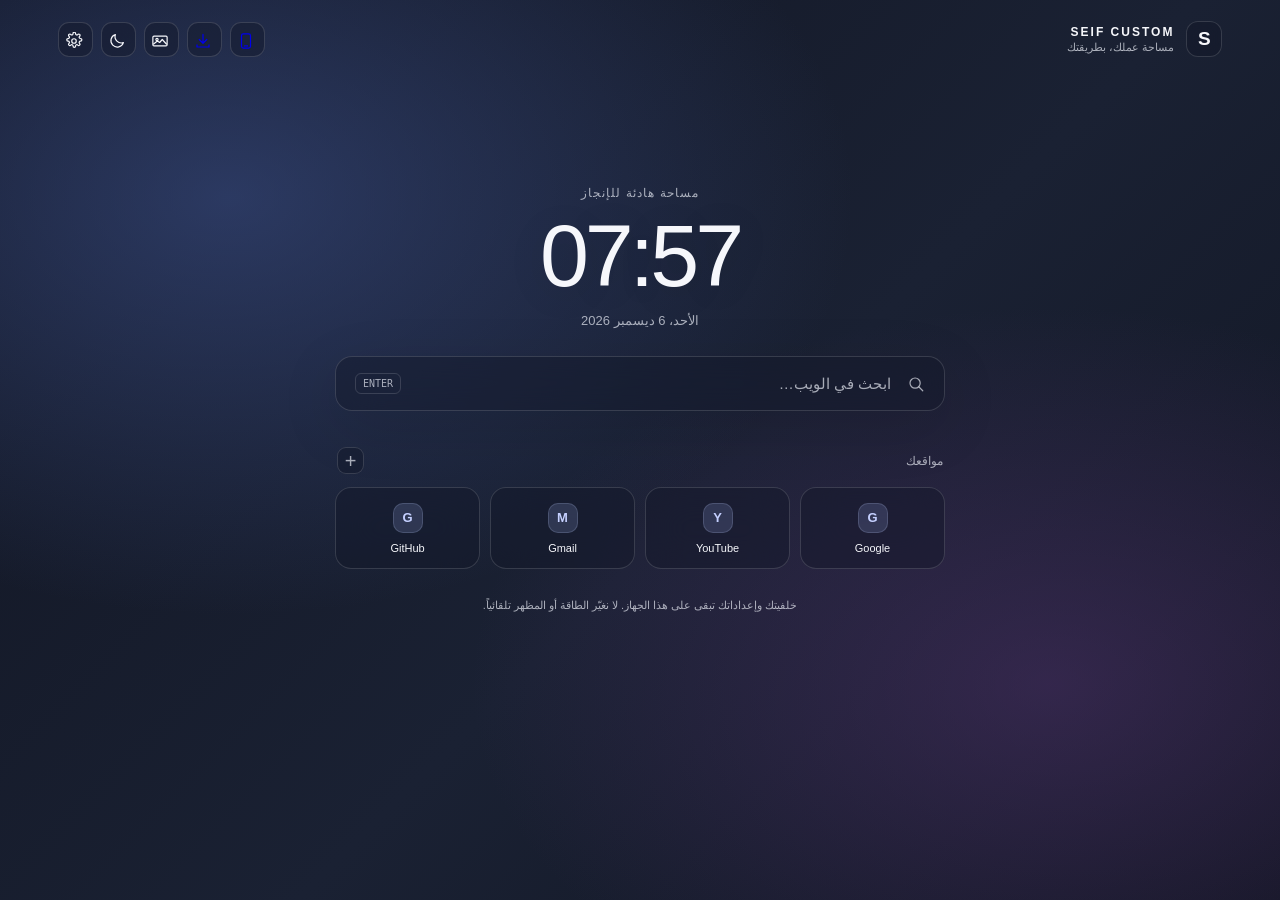
==== commit 691ee192: "Add persistent download center shortcut" ====
--- a/extension/newtab.html
+++ b/extension/newtab.html
@@ -12,6 +12,7 @@
 <a class="brand" href="#" aria-label="SEIF CUSTOM"><span class="brand-mark">S</span><span class="brand-copy"><strong>SEIF CUSTOM</strong><small>مساحة عملك، بطريقتك</small></span></a>
 <div class="top-actions">
 <a class="icon-button simulator-link" href="simulator.html" title="محاكي الهاتف" aria-label="فتح محاكي الهاتف"><svg viewBox="0 0 24 24"><rect x="6" y="2.5" width="12" height="19" rx="2.5"/><path d="M10 18.5h4"/></svg></a>
+<a class="icon-button download-link" href="download.html" title="تنزيل SEIF CUSTOM" aria-label="تنزيل SEIF CUSTOM"><svg viewBox="0 0 24 24"><path d="M12 3v12m-5-5 5 5 5-5M4 17v3h16v-3"/></svg></a>
 <button class="icon-button" id="wallpaperButton" type="button" title="إضافة خلفية" aria-label="إضافة خلفية من الكمبيوتر"><svg viewBox="0 0 24 24"><path d="M4 5.5h16A1.5 1.5 0 0 1 21.5 7v10a1.5 1.5 0 0 1-1.5 1.5H4A1.5 1.5 0 0 1 2.5 17V7A1.5 1.5 0 0 1 4 5.5Z"/><circle cx="8" cy="10" r="1.5"/><path d="m3.5 16 5-4 3 2 3.5-4 5.5 6"/></svg></button>
 <button class="icon-button" id="themeButton" type="button" title="تبديل المظهر يدوياً" aria-label="تبديل المظهر"><svg viewBox="0 0 24 24"><path d="M20.5 14.2A8.5 8.5 0 0 1 9.8 3.5 8.5 8.5 0 1 0 20.5 14.2Z"/></svg></button>
 <button class="icon-button" id="settingsButton" type="button" title="إعدادات مختصرة" aria-label="الإعدادات" aria-expanded="false"><svg viewBox="0 0 24 24"><circle cx="12" cy="12" r="3"/><path d="m19.4 15 .1.1a1.7 1.7 0 0 1-2.4 2.4l-.1-.1a1.7 1.7 0 0 0-2.9 1.2v.2a1.7 1.7 0 0 1-3.4 0v-.2a1.7 1.7 0 0 0-2.9-1.2l-.1.1a1.7 1.7 0 1 1-2.4-2.4l.1-.1a1.7 1.7 0 0 0-1.2-2.9H4a1.7 1.7 0 0 1 0-3.4h.2a1.7 1.7 0 0 0 1.2-2.9l-.1-.1a1.7 1.7 0 1 1 2.4-2.4l.1.1a1.7 1.7 0 0 0 2.9-1.2V2a1.7 1.7 0 0 1 3.4 0v.2a1.7 1.7 0 0 0 2.9 1.2l.1-.1a1.7 1.7 0 1 1 2.4 2.4l-.1.1a1.7 1.7 0 0 0 1.2 2.9h.2a1.7 1.7 0 0 1 0 3.4h-.2a1.7 1.7 0 0 0-1.2 2.9Z"/></svg></button>
